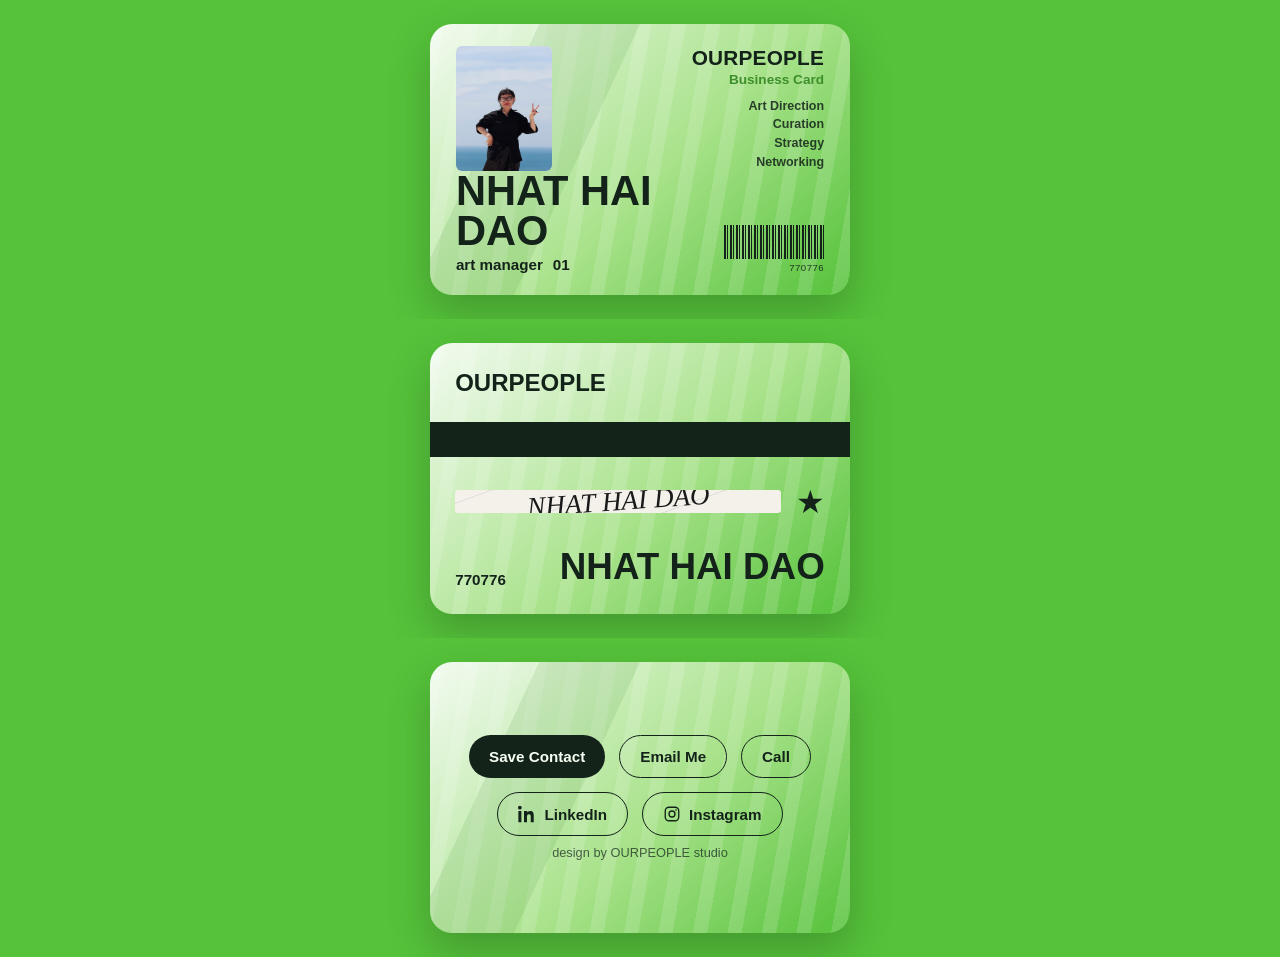
==== docs/index.html @ dced9fb1 "Restructure for free hosting on GitHub Pages Moves the site from public/ to docs/ (GitHub Pages' sup" ====
<!doctype html>
<html lang="en">
<head>
  <meta charset="UTF-8" />
  <meta name="viewport" content="width=device-width, initial-scale=1, viewport-fit=cover" />
  <title>Digital Business Card</title>
  <link rel="stylesheet" href="css/theme.css" />
  <link rel="stylesheet" href="css/main.css" />
</head>
<body>
  <main id="app">
    <section class="page id-page" data-page>
      <div class="id-card id-front">
        <div class="id-watermark"></div>

        <div class="id-top">
          <div class="id-photo" id="photo-box">
            <img id="photo-img" alt="" hidden />
            <span id="photo-initials"></span>
          </div>
          <div class="id-brand">
            <div class="id-brand-name" id="brand-name"></div>
            <div class="id-brand-sub" id="brand-subtitle"></div>
            <ul class="id-tags" id="tags-list"></ul>
          </div>
        </div>

        <div class="id-bottom">
          <div class="id-name-block">
            <h1 class="id-name" id="name-display-front"></h1>
            <div class="id-role-row">
              <span class="id-title" id="title-display-front"></span>
              <span class="id-number" id="card-number-display"></span>
            </div>
          </div>
          <div class="id-barcode">
            <div class="barcode-bars"></div>
            <div class="barcode-text" id="id-number-display"></div>
          </div>
        </div>
      </div>
    </section>

    <section class="page id-page" data-page>
      <div class="id-card id-back">
        <div class="id-back-brand" id="brand-name-back"></div>
        <div class="id-stripe"></div>
        <div class="id-signature-row">
          <div class="id-signature-strip">
            <span id="signature-text"></span>
          </div>
          <span class="id-star">&#9733;</span>
        </div>
        <div class="id-back-bottom">
          <span class="id-back-number" id="id-number-back"></span>
          <span class="id-back-name" id="name-display-back"></span>
        </div>
      </div>
    </section>

    <section class="page id-page" data-page>
      <div class="id-card id-actions">
        <div class="id-watermark"></div>
        <div class="actions" id="actions">
          <button class="btn" id="save-contact-btn" type="button">Save Contact</button>
          <a class="btn secondary" id="email-link" hidden>Email Me</a>
          <a class="btn secondary" id="call-link" hidden>Call</a>
        </div>
        <footer class="credit" id="credit-display"></footer>
      </div>
    </section>
  </main>

  <script src="js/main.js"></script>
</body>
</html>
---- docs/css/theme.css ----
/*
  Design tokens. Edit this file to restyle the card — no other file
  should need to change for a color/font update.
*/
:root {
  /* Gradient stripe background (original palette, kept as-is) */
  --bg-color-start: #f3fbf1;
  --bg-color-mid: #a8e28a;
  --bg-color-end: #55c23a;
  --bg-stripe-contrast: 0.14;

  /* ID card surface colors, derived from the same green palette */
  --card-bg-shade: #3d8f2a;
  --card-accent: #14231a;
  --card-photo-bg: #f3fbf1;
  --card-dark: #14231a;
  --card-text-on-card: #14231a;

  /* Typography */
  --font-heading: "Helvetica Neue", Arial, sans-serif;
  --font-block: "Arial Black", "Helvetica Neue", Arial, sans-serif;
  --font-body: "Helvetica Neue", Arial, sans-serif;
  --font-script: "Segoe Script", "Bradley Hand", cursive;

  /* Text colors (contact/save page, off the card) */
  --color-text-primary: #14231a;
  --color-text-secondary: #2c3b30;

  /* Card / surface */
  --card-radius: 22px;
  --card-shadow: 0 18px 40px rgba(20, 40, 20, 0.25);
  --card-aspect-ratio: 1.55;

  /* Action buttons (contact/save page) */
  --button-bg: #14231a;
  --button-bg-hover: #24382a;
  --button-text: #f6fff2;
  --button-radius: 999px;
}
---- docs/css/main.css ----
* {
  box-sizing: border-box;
}

html,
body {
  margin: 0;
  padding: 0;
  font-family: var(--font-body);
  color: var(--color-text-primary);
  background: var(--bg-color-end);
  -webkit-tap-highlight-color: transparent;
}

body {
  max-width: 480px;
  margin: 0 auto;
}

#app {
  display: flex;
  flex-direction: column;
  perspective: 1400px;
}

.page {
  width: 100%;
  position: relative;
  transform-style: preserve-3d;
  transform-origin: bottom center;
  backface-visibility: hidden;
  animation: page-roll-in 0.9s cubic-bezier(0.22, 1, 0.36, 1) both;
}

.page:nth-of-type(1) {
  animation-delay: 0s;
}
.page:nth-of-type(2) {
  animation-delay: 0.18s;
}
.page:nth-of-type(3) {
  animation-delay: 0.36s;
}

@keyframes page-roll-in {
  from {
    transform: rotateX(-90deg);
    opacity: 0;
  }
  to {
    transform: rotateX(0deg);
    opacity: 1;
  }
}

/* ---------- ID card shell (shared front/back) ---------- */

.id-page {
  display: flex;
  align-items: center;
  justify-content: center;
  background: var(--bg-color-end);
  padding: 24px;
}

.id-card {
  width: 100%;
  max-width: 420px;
  aspect-ratio: var(--card-aspect-ratio);
  border-radius: var(--card-radius);
  box-shadow: var(--card-shadow);
  position: relative;
  overflow: hidden;
  background-image: repeating-linear-gradient(
      100deg,
      rgba(255, 255, 255, var(--bg-stripe-contrast)) 0px,
      rgba(255, 255, 255, var(--bg-stripe-contrast)) 14px,
      rgba(0, 0, 0, 0) 14px,
      rgba(0, 0, 0, 0) 34px
    ),
    linear-gradient(135deg, var(--bg-color-start), var(--bg-color-mid) 55%, var(--bg-color-end));
  color: var(--card-text-on-card);
}

.id-watermark {
  position: absolute;
  inset: -20% -10%;
  background: var(--card-bg-shade);
  clip-path: polygon(35% 0%, 55% 0%, 20% 100%, 0% 100%);
  opacity: 0.12;
}

.id-watermark::after {
  content: "";
  position: absolute;
  inset: 0;
  left: 30%;
  background: var(--card-bg-shade);
  clip-path: polygon(35% 0%, 55% 0%, 20% 100%, 0% 100%);
}

/* ---------- Front ---------- */

.id-front {
  padding: 5% 6%;
  display: flex;
  flex-direction: column;
  justify-content: space-between;
}

.id-top {
  position: relative;
  display: flex;
  justify-content: space-between;
  gap: 4%;
}

.id-photo {
  width: 26%;
  aspect-ratio: 1;
  background: var(--card-photo-bg);
  border-radius: 6px;
  overflow: hidden;
  display: flex;
  align-items: center;
  justify-content: center;
  flex-shrink: 0;
}

.id-photo img {
  width: 100%;
  height: 100%;
  object-fit: cover;
}

.id-photo span {
  font-family: var(--font-block);
  font-weight: 900;
  font-size: clamp(1.2rem, 6vw, 1.8rem);
  color: var(--card-bg-shade);
}

.id-brand {
  position: relative;
  text-align: right;
  flex: 1;
}

.id-brand-name {
  font-family: var(--font-heading);
  font-weight: 800;
  font-size: clamp(1rem, 4.2vw, 1.3rem);
  letter-spacing: 0.01em;
}

.id-brand-sub {
  font-family: var(--font-heading);
  font-weight: 700;
  font-size: clamp(0.7rem, 2.6vw, 0.85rem);
  color: var(--card-bg-shade);
  margin-top: 2px;
}

.id-tags {
  list-style: none;
  margin: 10px 0 0;
  padding: 0;
  font-size: clamp(0.65rem, 2.4vw, 0.78rem);
  line-height: 1.5;
  font-weight: 600;
  color: var(--card-text-on-card);
  opacity: 0.85;
}

.id-bottom {
  position: relative;
  display: flex;
  align-items: flex-end;
  justify-content: space-between;
  gap: 4%;
}

.id-name-block {
  min-width: 0;
}

.id-name {
  font-family: var(--font-block);
  font-weight: 900;
  font-size: clamp(1.6rem, 9vw, 2.6rem);
  color: var(--card-accent);
  line-height: 0.95;
  margin: 0;
  word-break: break-word;
}

.id-role-row {
  display: flex;
  align-items: baseline;
  gap: 10px;
  margin-top: 6px;
}

.id-title {
  font-family: var(--font-heading);
  font-weight: 700;
  font-size: clamp(0.75rem, 3vw, 0.95rem);
  text-transform: lowercase;
}

.id-number {
  font-family: var(--font-heading);
  font-weight: 700;
  font-size: clamp(0.75rem, 3vw, 0.95rem);
  color: var(--card-accent);
}

.id-barcode {
  flex-shrink: 0;
  text-align: right;
}

.barcode-bars {
  width: clamp(70px, 22vw, 100px);
  height: clamp(24px, 7vw, 34px);
  background-image: repeating-linear-gradient(
    90deg,
    var(--card-dark) 0px,
    var(--card-dark) 2px,
    transparent 2px,
    transparent 3px,
    var(--card-dark) 3px,
    var(--card-dark) 4px,
    transparent 4px,
    transparent 6px
  );
}

.barcode-text {
  font-size: clamp(0.5rem, 1.8vw, 0.6rem);
  letter-spacing: 0.05em;
  margin-top: 3px;
  opacity: 0.85;
}

/* ---------- Back ---------- */

.id-back {
  padding: 6% 0 6%;
  display: flex;
  flex-direction: column;
}

.id-back-brand {
  padding: 0 6%;
  font-family: var(--font-heading);
  font-weight: 800;
  font-size: clamp(1.1rem, 5vw, 1.5rem);
  margin-bottom: 6%;
}

.id-stripe {
  height: 16%;
  background: var(--card-dark);
  width: 100%;
}

.id-signature-row {
  position: relative;
  display: flex;
  align-items: center;
  justify-content: space-between;
  gap: 4%;
  padding: 6% 6% 0;
  flex: 1;
}

.id-signature-strip {
  flex: 1;
  height: 60%;
  background: repeating-linear-gradient(
      -20deg,
      rgba(0, 0, 0, 0.08) 0 1px,
      transparent 1px 40px
    ),
    #f3f1ea;
  border-radius: 3px;
  display: flex;
  align-items: center;
  justify-content: center;
  overflow: hidden;
}

.id-signature-strip span {
  font-family: var(--font-script);
  font-style: italic;
  font-size: clamp(1.2rem, 6vw, 1.7rem);
  color: #1a1a1a;
  transform: rotate(-4deg);
}

.id-star {
  font-size: clamp(1.4rem, 6vw, 2rem);
  color: var(--card-dark);
  flex-shrink: 0;
}

.id-back-bottom {
  position: relative;
  display: flex;
  align-items: flex-end;
  justify-content: space-between;
  padding: 6% 6% 0;
}

.id-back-number {
  font-family: var(--font-heading);
  font-weight: 700;
  font-size: clamp(0.75rem, 3vw, 0.95rem);
}

.id-back-name {
  font-family: var(--font-block);
  font-weight: 900;
  font-size: clamp(1.5rem, 8vw, 2.3rem);
  color: var(--card-accent);
}

/* ---------- Contact / save (landscape card, matches front/back) ---------- */

.id-actions {
  display: flex;
  flex-direction: column;
  align-items: center;
  justify-content: center;
  gap: 4%;
  padding: 6%;
}

.actions {
  position: relative;
  display: flex;
  flex-wrap: wrap;
  justify-content: center;
  gap: clamp(8px, 2.5vw, 14px);
}

.actions .btn {
  display: flex;
  align-items: center;
  justify-content: center;
  gap: 8px;
  padding: clamp(8px, 2.2vw, 12px) clamp(14px, 4vw, 20px);
  border-radius: var(--button-radius);
  background: var(--button-bg);
  color: var(--button-text);
  text-decoration: none;
  font-family: var(--font-heading);
  font-size: clamp(0.75rem, 2.6vw, 0.95rem);
  font-weight: 600;
  border: none;
  cursor: pointer;
  transition: background 0.15s ease;
}

.actions .btn:active,
.actions .btn:hover {
  background: var(--button-bg-hover);
}

.actions .btn.secondary {
  background: transparent;
  color: var(--card-text-on-card);
  border: 1.5px solid var(--card-text-on-card);
}

.actions .btn.secondary:hover,
.actions .btn.secondary:active {
  background: rgba(20, 35, 26, 0.06);
}

.actions .btn[hidden] {
  display: none;
}

footer.credit {
  position: relative;
  text-align: center;
  font-size: clamp(0.65rem, 2vw, 0.8rem);
  color: var(--card-text-on-card);
  opacity: 0.7;
}
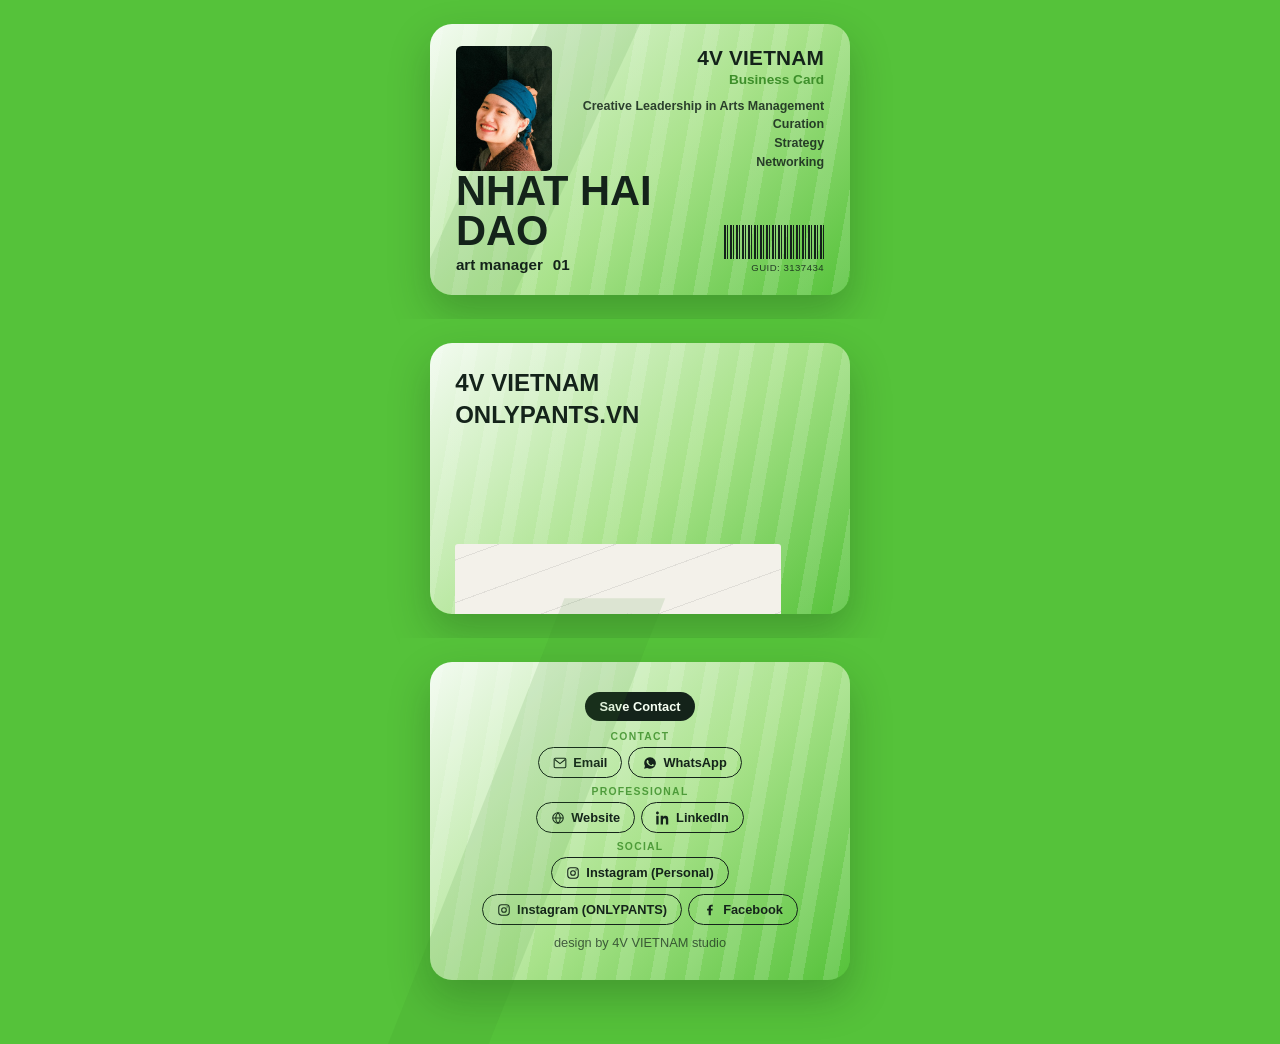
==== commit c2800964: "Rebrand to 4V Vietnam and expand contact/link content - Replace OURPEOPLE branding with 4V VIETNAM t" ====
--- a/docs/index.html
+++ b/docs/index.html
@@ -19,7 +19,7 @@
             <span id="photo-initials"></span>
           </div>
           <div class="id-brand">
-            <div class="id-brand-name" id="brand-name"></div>
+            <a class="id-brand-name" id="brand-name" target="_blank" rel="noopener noreferrer"></a>
             <div class="id-brand-sub" id="brand-subtitle"></div>
             <ul class="id-tags" id="tags-list"></ul>
           </div>
@@ -33,20 +33,24 @@
               <span class="id-number" id="card-number-display"></span>
             </div>
           </div>
-          <div class="id-barcode">
+          <a class="id-barcode" id="barcode-link" target="_blank" rel="noopener noreferrer">
             <div class="barcode-bars"></div>
             <div class="barcode-text" id="id-number-display"></div>
-          </div>
+          </a>
         </div>
       </div>
     </section>
 
     <section class="page id-page" data-page>
       <div class="id-card id-back">
-        <div class="id-back-brand" id="brand-name-back"></div>
+        <div class="id-back-brand-block">
+          <a class="id-back-brand" id="brand-name-back" target="_blank" rel="noopener noreferrer"></a>
+          <a class="id-back-brand-secondary" id="brand-name-back-secondary" target="_blank" rel="noopener noreferrer"></a>
+        </div>
         <div class="id-stripe"></div>
         <div class="id-signature-row">
           <div class="id-signature-strip">
+            <img id="signature-img" alt="" hidden />
             <span id="signature-text"></span>
           </div>
           <span class="id-star">&#9733;</span>
@@ -61,11 +65,8 @@
     <section class="page id-page" data-page>
       <div class="id-card id-actions">
         <div class="id-watermark"></div>
-        <div class="actions" id="actions">
-          <button class="btn" id="save-contact-btn" type="button">Save Contact</button>
-          <a class="btn secondary" id="email-link" hidden>Email Me</a>
-          <a class="btn secondary" id="call-link" hidden>Call</a>
-        </div>
+        <button class="btn" id="save-contact-btn" type="button">Save Contact</button>
+        <div class="action-groups" id="action-groups"></div>
         <footer class="credit" id="credit-display"></footer>
       </div>
     </section>
--- a/docs/css/main.css
+++ b/docs/css/main.css
@@ -147,10 +147,13 @@
 }
 
 .id-brand-name {
+  display: block;
   font-family: var(--font-heading);
   font-weight: 800;
   font-size: clamp(1rem, 4.2vw, 1.3rem);
   letter-spacing: 0.01em;
+  color: inherit;
+  text-decoration: none;
 }
 
 .id-brand-sub {
@@ -218,6 +221,10 @@
 .id-barcode {
   flex-shrink: 0;
   text-align: right;
+  display: block;
+  color: inherit;
+  text-decoration: none;
+  cursor: pointer;
 }
 
 .barcode-bars {
@@ -251,12 +258,25 @@
   flex-direction: column;
 }
 
-.id-back-brand {
+.id-back-brand-block {
   padding: 0 6%;
+  margin-bottom: 6%;
+  display: flex;
+  flex-direction: column;
+  gap: 4px;
+}
+
+.id-back-brand,
+.id-back-brand-secondary {
   font-family: var(--font-heading);
   font-weight: 800;
   font-size: clamp(1.1rem, 5vw, 1.5rem);
-  margin-bottom: 6%;
+  color: inherit;
+  text-decoration: none;
+}
+
+.id-back-brand-secondary:empty {
+  display: none;
 }
 
 .id-stripe {
@@ -299,6 +319,14 @@
   transform: rotate(-4deg);
 }
 
+.id-signature-strip img {
+  width: 100%;
+  height: 100%;
+  object-fit: contain;
+  padding: 10%;
+  box-sizing: border-box;
+}
+
 .id-star {
   font-size: clamp(1.4rem, 6vw, 2rem);
   color: var(--card-dark);
@@ -328,59 +356,88 @@
 
 /* ---------- Contact / save (landscape card, matches front/back) ---------- */
 
+.id-card.id-actions {
+  /* Unlike the front/back cards (which must keep the literal ID-card
+     proportions), this page's content is a variable-length list of
+     links — let it grow instead of clipping under a fixed aspect-ratio. */
+  aspect-ratio: auto;
+  overflow: visible;
+}
+
 .id-actions {
   display: flex;
   flex-direction: column;
   align-items: center;
   justify-content: center;
-  gap: 4%;
-  padding: 6%;
-}
-
-.actions {
-  position: relative;
-  display: flex;
-  flex-wrap: wrap;
-  justify-content: center;
-  gap: clamp(8px, 2.5vw, 14px);
-}
-
-.actions .btn {
-  display: flex;
-  align-items: center;
-  justify-content: center;
-  gap: 8px;
-  padding: clamp(8px, 2.2vw, 12px) clamp(14px, 4vw, 20px);
+  gap: 10px;
+  padding: 7% 6%;
+}
+
+.btn {
+  display: flex;
+  align-items: center;
+  justify-content: center;
+  gap: 6px;
+  padding: 7px 14px;
   border-radius: var(--button-radius);
   background: var(--button-bg);
   color: var(--button-text);
   text-decoration: none;
   font-family: var(--font-heading);
-  font-size: clamp(0.75rem, 2.6vw, 0.95rem);
+  font-size: clamp(0.68rem, 2.3vw, 0.8rem);
   font-weight: 600;
   border: none;
   cursor: pointer;
   transition: background 0.15s ease;
-}
-
-.actions .btn:active,
-.actions .btn:hover {
+  white-space: nowrap;
+}
+
+.btn:active,
+.btn:hover {
   background: var(--button-bg-hover);
 }
 
-.actions .btn.secondary {
+.btn.secondary {
   background: transparent;
   color: var(--card-text-on-card);
   border: 1.5px solid var(--card-text-on-card);
 }
 
-.actions .btn.secondary:hover,
-.actions .btn.secondary:active {
+.btn.secondary:hover,
+.btn.secondary:active {
   background: rgba(20, 35, 26, 0.06);
 }
 
-.actions .btn[hidden] {
-  display: none;
+.action-groups {
+  display: flex;
+  flex-direction: column;
+  align-items: center;
+  gap: 8px;
+  width: 100%;
+}
+
+.action-group {
+  display: flex;
+  flex-direction: column;
+  align-items: center;
+  gap: 5px;
+}
+
+.action-group-label {
+  font-family: var(--font-heading);
+  font-size: clamp(0.55rem, 1.8vw, 0.65rem);
+  font-weight: 700;
+  letter-spacing: 0.12em;
+  text-transform: uppercase;
+  color: var(--card-bg-shade);
+  opacity: 0.85;
+}
+
+.action-group-row {
+  display: flex;
+  flex-wrap: wrap;
+  justify-content: center;
+  gap: 6px;
 }
 
 footer.credit {
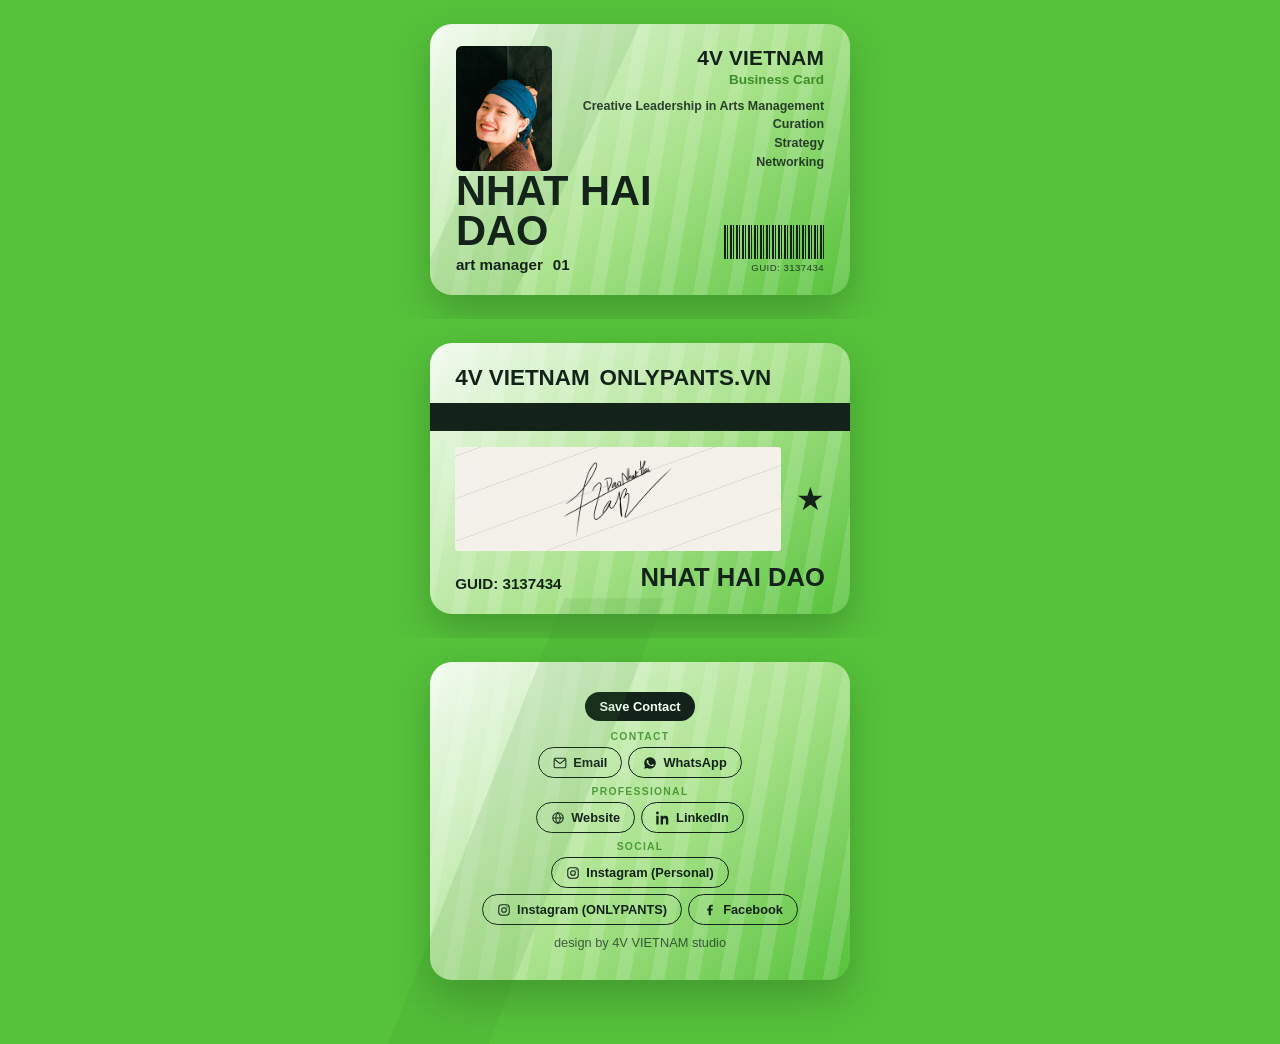
==== commit 4d233f3e: "Add favicon and set page title Favicon is an inline SVG data URI (green background, "ND" initials, m" ====
--- a/docs/index.html
+++ b/docs/index.html
@@ -3,7 +3,12 @@
 <head>
   <meta charset="UTF-8" />
   <meta name="viewport" content="width=device-width, initial-scale=1, viewport-fit=cover" />
-  <title>Digital Business Card</title>
+  <title>Nhat Hai's Business Card</title>
+  <link
+    rel="icon"
+    type="image/svg+xml"
+    href="data:image/svg+xml,%3Csvg xmlns='http://www.w3.org/2000/svg' viewBox='0 0 64 64'%3E%3Crect width='64' height='64' rx='14' fill='%2355c23a'/%3E%3Ctext x='32' y='42' font-family='Helvetica, Arial, sans-serif' font-weight='900' font-size='28' fill='%2314231a' text-anchor='middle'%3END%3C/text%3E%3C/svg%3E"
+  />
   <link rel="stylesheet" href="css/theme.css" />
   <link rel="stylesheet" href="css/main.css" />
 </head>
--- a/docs/css/main.css
+++ b/docs/css/main.css
@@ -253,26 +253,30 @@
 /* ---------- Back ---------- */
 
 .id-back {
-  padding: 6% 0 6%;
+  padding: 5% 0;
   display: flex;
   flex-direction: column;
 }
 
 .id-back-brand-block {
+  flex: 0 0 auto;
   padding: 0 6%;
-  margin-bottom: 6%;
-  display: flex;
-  flex-direction: column;
-  gap: 4px;
+  margin-bottom: 3%;
+  display: flex;
+  flex-direction: row;
+  align-items: baseline;
+  flex-wrap: wrap;
+  gap: 4px 10px;
 }
 
 .id-back-brand,
 .id-back-brand-secondary {
   font-family: var(--font-heading);
   font-weight: 800;
-  font-size: clamp(1.1rem, 5vw, 1.5rem);
+  font-size: clamp(1rem, 4.6vw, 1.4rem);
   color: inherit;
   text-decoration: none;
+  white-space: nowrap;
 }
 
 .id-back-brand-secondary:empty {
@@ -280,7 +284,7 @@
 }
 
 .id-stripe {
-  height: 16%;
+  flex: 0 0 12%;
   background: var(--card-dark);
   width: 100%;
 }
@@ -288,16 +292,16 @@
 .id-signature-row {
   position: relative;
   display: flex;
-  align-items: center;
+  align-items: stretch;
   justify-content: space-between;
   gap: 4%;
-  padding: 6% 6% 0;
-  flex: 1;
+  padding: 4% 6% 0;
+  flex: 1 1 auto;
+  min-height: 0;
 }
 
 .id-signature-strip {
   flex: 1;
-  height: 60%;
   background: repeating-linear-gradient(
       -20deg,
       rgba(0, 0, 0, 0.08) 0 1px,
@@ -323,7 +327,7 @@
   width: 100%;
   height: 100%;
   object-fit: contain;
-  padding: 10%;
+  padding: 2%;
   box-sizing: border-box;
 }
 
@@ -331,14 +335,16 @@
   font-size: clamp(1.4rem, 6vw, 2rem);
   color: var(--card-dark);
   flex-shrink: 0;
+  align-self: center;
 }
 
 .id-back-bottom {
+  flex: 0 0 auto;
   position: relative;
   display: flex;
   align-items: flex-end;
   justify-content: space-between;
-  padding: 6% 6% 0;
+  padding: 3% 6% 0;
 }
 
 .id-back-number {
@@ -350,8 +356,9 @@
 .id-back-name {
   font-family: var(--font-block);
   font-weight: 900;
-  font-size: clamp(1.5rem, 8vw, 2.3rem);
+  font-size: clamp(1rem, 6vw, 1.6rem);
   color: var(--card-accent);
+  white-space: nowrap;
 }
 
 /* ---------- Contact / save (landscape card, matches front/back) ---------- */
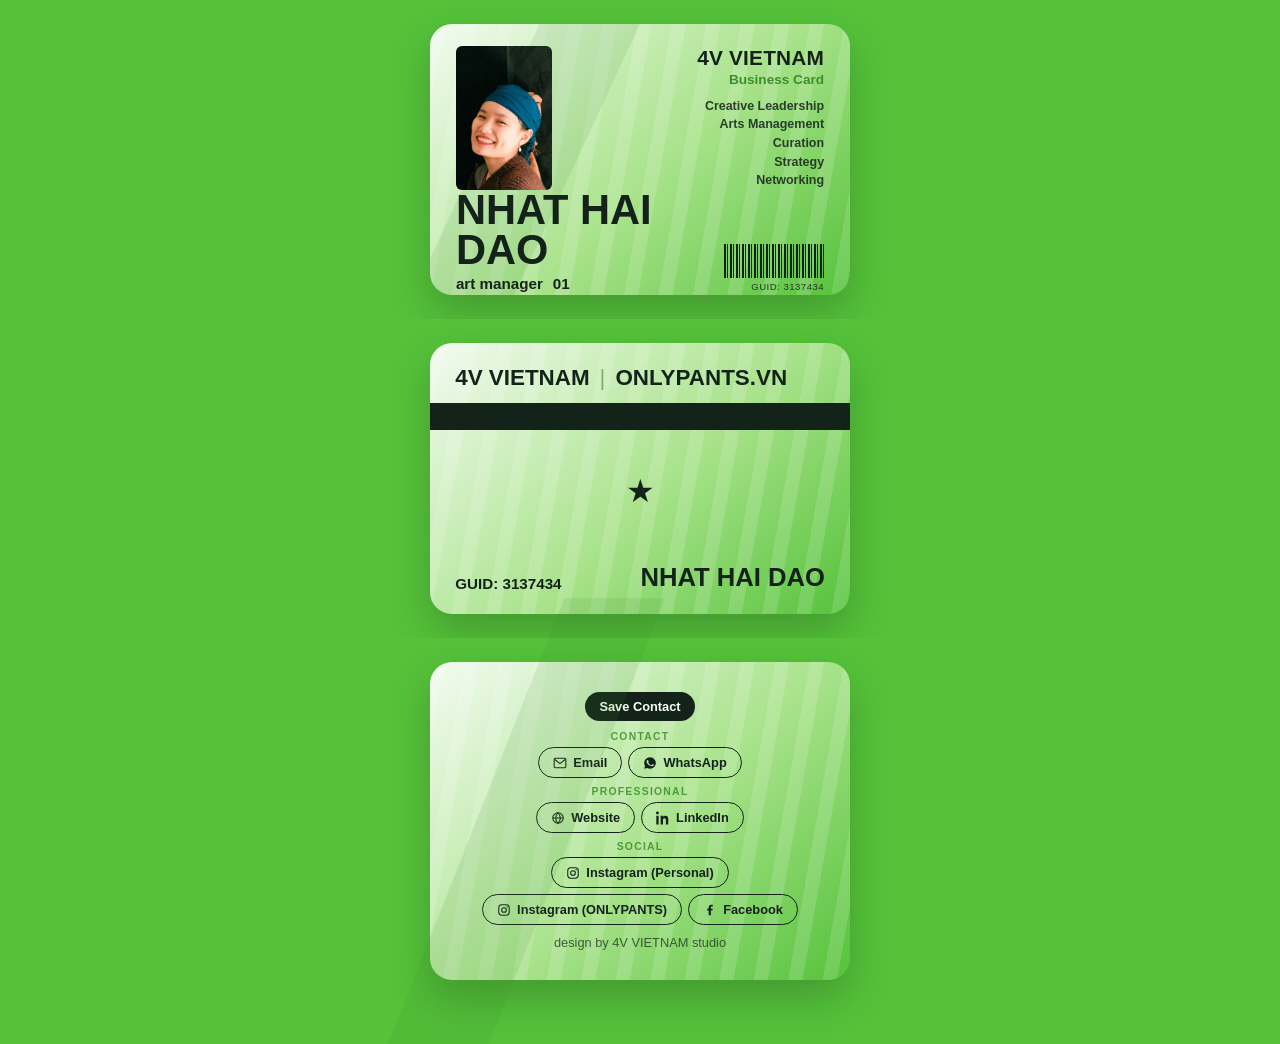
==== commit 3baf6e92: "Remove signature, split tags into separate lines, favicon to NH, add brand separator - Drop the sign" ====
--- a/docs/index.html
+++ b/docs/index.html
@@ -7,7 +7,7 @@
   <link
     rel="icon"
     type="image/svg+xml"
-    href="data:image/svg+xml,%3Csvg xmlns='http://www.w3.org/2000/svg' viewBox='0 0 64 64'%3E%3Crect width='64' height='64' rx='14' fill='%2355c23a'/%3E%3Ctext x='32' y='42' font-family='Helvetica, Arial, sans-serif' font-weight='900' font-size='28' fill='%2314231a' text-anchor='middle'%3END%3C/text%3E%3C/svg%3E"
+    href="data:image/svg+xml,%3Csvg xmlns='http://www.w3.org/2000/svg' viewBox='0 0 64 64'%3E%3Crect width='64' height='64' rx='14' fill='%2355c23a'/%3E%3Ctext x='32' y='42' font-family='Helvetica, Arial, sans-serif' font-weight='900' font-size='26' fill='%2314231a' text-anchor='middle'%3ENH%3C/text%3E%3C/svg%3E"
   />
   <link rel="stylesheet" href="css/theme.css" />
   <link rel="stylesheet" href="css/main.css" />
@@ -50,14 +50,11 @@
       <div class="id-card id-back">
         <div class="id-back-brand-block">
           <a class="id-back-brand" id="brand-name-back" target="_blank" rel="noopener noreferrer"></a>
+          <span class="id-back-brand-sep" id="brand-sep" hidden>|</span>
           <a class="id-back-brand-secondary" id="brand-name-back-secondary" target="_blank" rel="noopener noreferrer"></a>
         </div>
         <div class="id-stripe"></div>
         <div class="id-signature-row">
-          <div class="id-signature-strip">
-            <img id="signature-img" alt="" hidden />
-            <span id="signature-text"></span>
-          </div>
           <span class="id-star">&#9733;</span>
         </div>
         <div class="id-back-bottom">
--- a/docs/css/main.css
+++ b/docs/css/main.css
@@ -283,6 +283,14 @@
   display: none;
 }
 
+.id-back-brand-sep {
+  font-family: var(--font-heading);
+  font-weight: 400;
+  font-size: clamp(1rem, 4.6vw, 1.4rem);
+  color: var(--card-bg-shade);
+  opacity: 0.6;
+}
+
 .id-stripe {
   flex: 0 0 12%;
   background: var(--card-dark);
@@ -292,50 +300,17 @@
 .id-signature-row {
   position: relative;
   display: flex;
-  align-items: stretch;
-  justify-content: space-between;
-  gap: 4%;
-  padding: 4% 6% 0;
+  align-items: center;
+  justify-content: center;
+  padding: 4% 6%;
   flex: 1 1 auto;
   min-height: 0;
-}
-
-.id-signature-strip {
-  flex: 1;
-  background: repeating-linear-gradient(
-      -20deg,
-      rgba(0, 0, 0, 0.08) 0 1px,
-      transparent 1px 40px
-    ),
-    #f3f1ea;
-  border-radius: 3px;
-  display: flex;
-  align-items: center;
-  justify-content: center;
-  overflow: hidden;
-}
-
-.id-signature-strip span {
-  font-family: var(--font-script);
-  font-style: italic;
-  font-size: clamp(1.2rem, 6vw, 1.7rem);
-  color: #1a1a1a;
-  transform: rotate(-4deg);
-}
-
-.id-signature-strip img {
-  width: 100%;
-  height: 100%;
-  object-fit: contain;
-  padding: 2%;
-  box-sizing: border-box;
 }
 
 .id-star {
   font-size: clamp(1.4rem, 6vw, 2rem);
   color: var(--card-dark);
   flex-shrink: 0;
-  align-self: center;
 }
 
 .id-back-bottom {
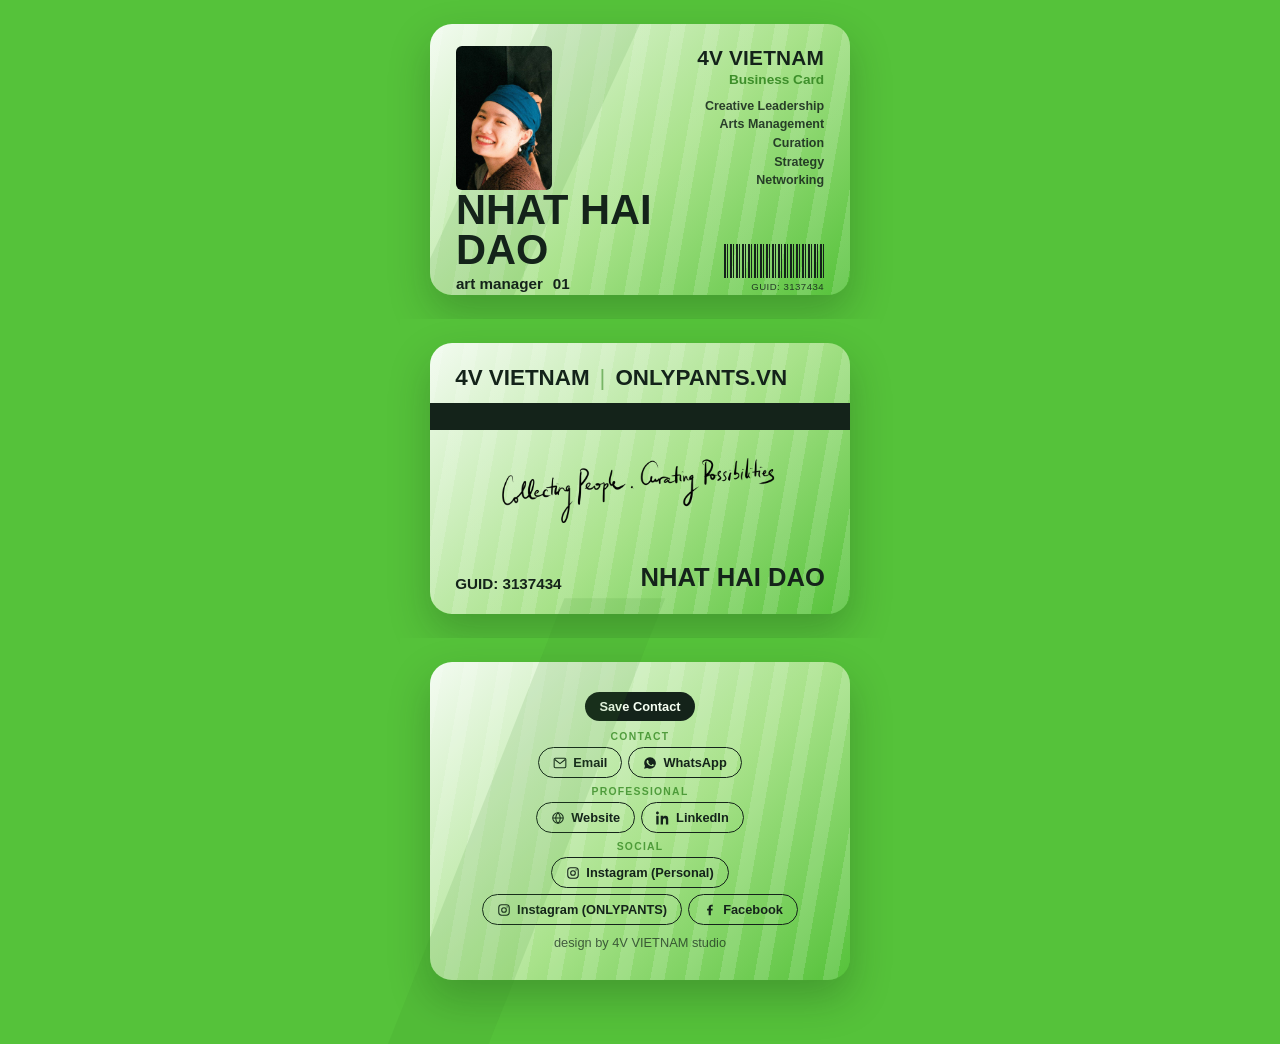
==== commit da513499: "Replace the star with a handwritten tagline graphic on the back card Adds docs/assets/Text.png (the " ====
--- a/docs/index.html
+++ b/docs/index.html
@@ -55,7 +55,7 @@
         </div>
         <div class="id-stripe"></div>
         <div class="id-signature-row">
-          <span class="id-star">&#9733;</span>
+          <img class="id-tagline-graphic" id="tagline-graphic" alt="" />
         </div>
         <div class="id-back-bottom">
           <span class="id-back-number" id="id-number-back"></span>
--- a/docs/css/main.css
+++ b/docs/css/main.css
@@ -307,10 +307,10 @@
   min-height: 0;
 }
 
-.id-star {
-  font-size: clamp(1.4rem, 6vw, 2rem);
-  color: var(--card-dark);
-  flex-shrink: 0;
+.id-tagline-graphic {
+  max-width: 80%;
+  max-height: 100%;
+  object-fit: contain;
 }
 
 .id-back-bottom {
